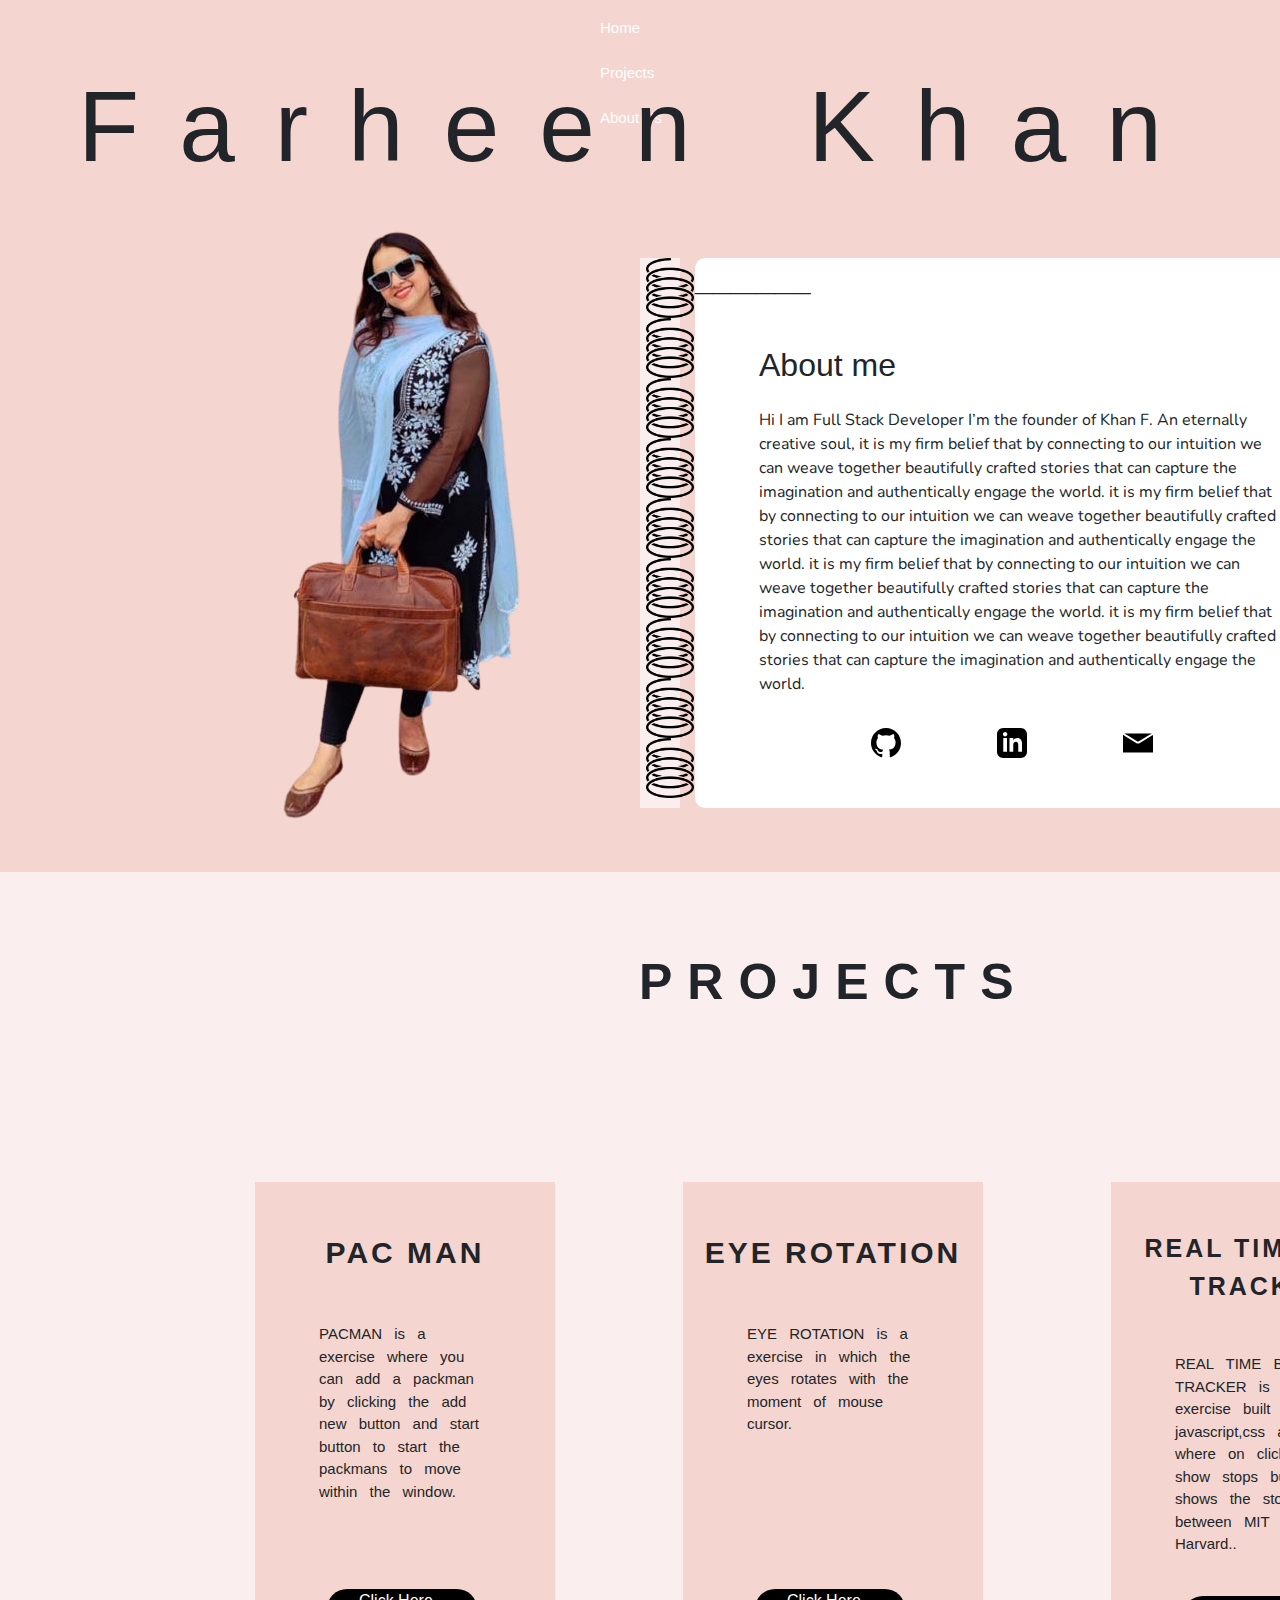
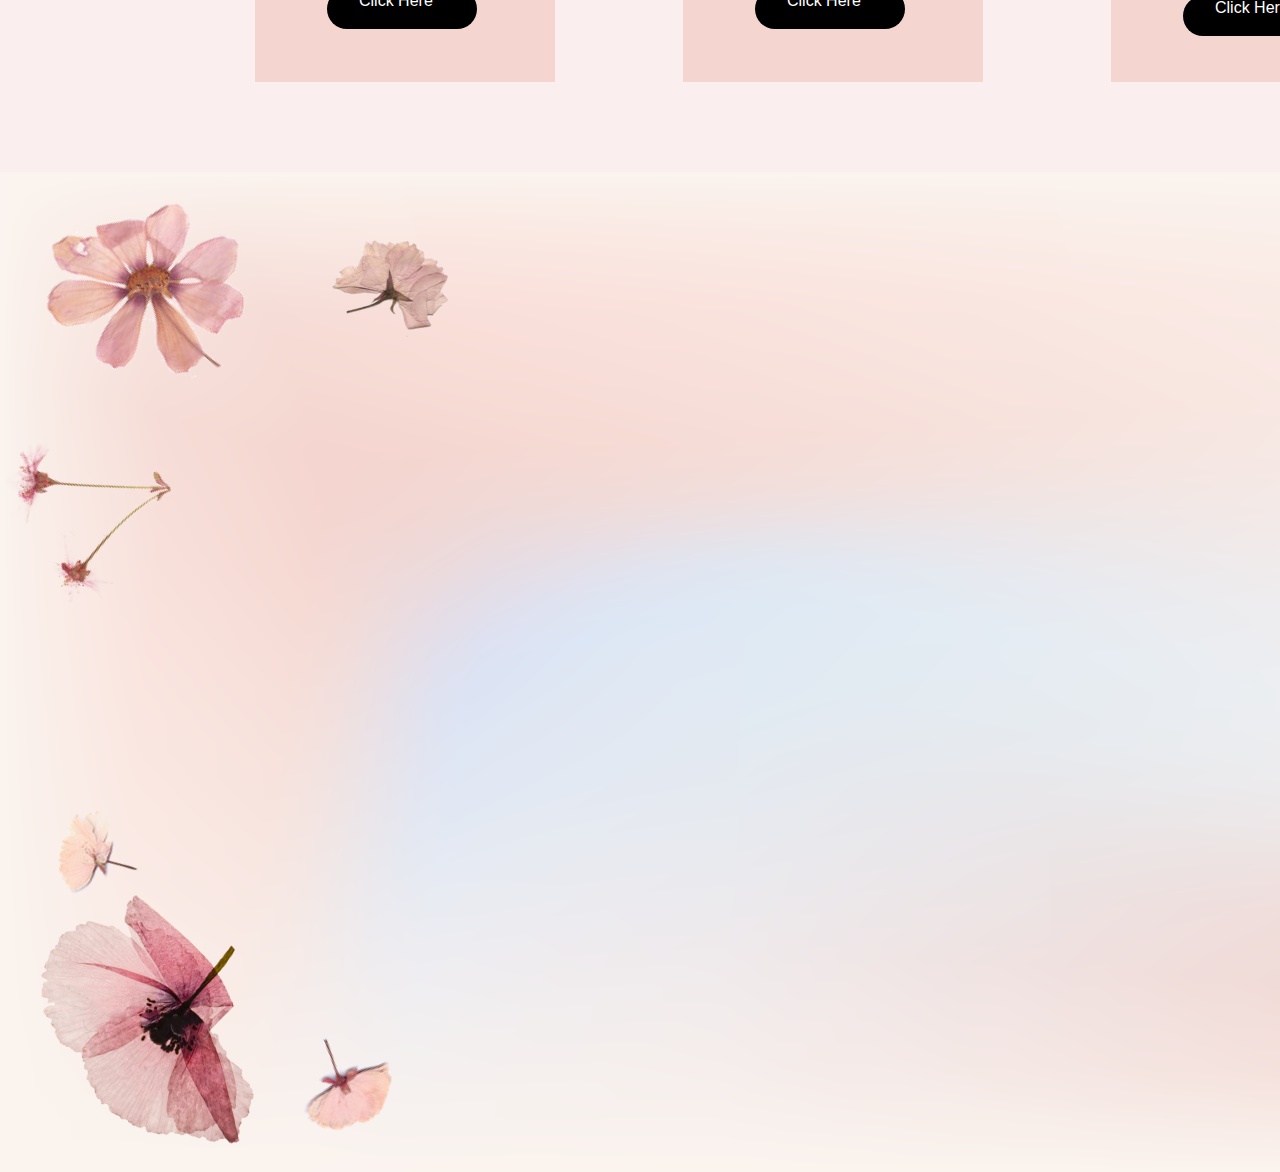
==== index.html @ 7728d566 "first commit" ====
<html>
    <head>
       <link rel="stylesheet" href="./styles/index.css">

       <link rel="stylesheet" href="https://stackpath.bootstrapcdn.com/bootstrap/4.3.1/css/bootstrap.min.css" integrity="sha384-ggOyR0iXCbMQv3Xipma34MD+dH/1fQ784/j6cY/iJTQUOhcWr7x9JvoRxT2MZw1T" crossorigin="anonymous">
       <link rel="preconnect" href="https://fonts.googleapis.com">
       <link rel="preconnect" href="https://fonts.gstatic.com" crossorigin>
       <link href="https://fonts.googleapis.com/css2?family=Nunito&display=swap" rel="stylesheet">

    </head>
    <body>

       <script src="https://code.jquery.com/jquery-3.3.1.slim.min.js" integrity="sha384-q8i/X+965DzO0rT7abK41JStQIAqVgRVzpbzo5smXKp4YfRvH+8abtTE1Pi6jizo" crossorigin="anonymous"></script>

       <script src="https://cdnjs.cloudflare.com/ajax/libs/popper.js/1.14.7/umd/popper.min.js" integrity="sha384-UO2eT0CpHqdSJQ6hJty5KVphtPhzWj9WO1clHTMGa3JDZwrnQq4sF86dIHNDz0W1" crossorigin="anonymous"></script>
 
       <script src="https://stackpath.bootstrapcdn.com/bootstrap/4.3.1/js/bootstrap.min.js" integrity="sha384-JjSmVgyd0p3pXB1rRibZUAYoIIy6OrQ6VrjIEaFf/nJGzIxFDsf4x0xIM+B07jRM" crossorigin="anonymous"></script>
<!-- #8879B0 -->
       <div class="container-fluid" style="background:#F5D5CF;height: 110vh;">
         <div class="row">
             <ul>
                <li>
                    <a href="">Home</a>
                </li>
                <li>
                    <a href="">Projects</a>
                 </li>
                <li>
                    <a href="">About Us</a>
                </li>
             </ul>
         </div>
         <div>
             <h1 class="name-style">Farheen Khan</h1>
         </div>
         <div class="row">
            <div class="col-lg-6">
                <!-- <div class="box-style-yt"> -->
                    <img src="./images/pic.png" class="img-style">

                <!-- </div> -->
                
            </div>
            <div style="width: 40px;height:550px;background: #FAEFEE ;margin: 4rem 0rem">
                <img src="./images/spring.png" style="width:60px;">
                <img src="./images/spring.png" style="width:60px;">
                <img src="./images/spring.png" style="width:60px;">
                <img src="./images/spring.png" style="width:60px;">
                <img src="./images/spring.png" style="width:60px;">
                <img src="./images/spring.png" style="width:60px;">
                <img src="./images/spring.png" style="width:60px;">
                <img src="./images/spring.png" style="width:60px;">
                <img src="./images/spring.png" style="width:60px;">
            </div>
             <div class="col-lg-4">
                <div class="box-style">
                    <p style="padding:1rem 0">_____________</p>
                    <h2 style="padding:1rem 4rem">
                        About me</h2>
                    <p style="background: none;padding:0 4rem;font-family: 'Nunito', sans-serif;;">
                        Hi I am Full Stack Developer I’m the founder of Khan F. An eternally creative soul, it is my firm belief that by connecting to our intuition we can weave together beautifully 
                        crafted stories that can capture the imagination and authentically engage the world.
                        it is my firm belief that by connecting to our intuition we can weave together beautifully 
                        crafted stories that can capture the imagination and authentically engage the world.
                        it is my firm belief that by connecting to our intuition we can weave together beautifully 
                        crafted stories that can capture the imagination and authentically engage the world.
                        it is my firm belief that by connecting to our intuition we can weave together beautifully 
                        crafted stories that can capture the imagination and authentically engage the world.   
                    </p>
                    <div class="row" style="margin:0 5rem;">
                        <a href="https://github.com/farheen-khan-dev">
                            <img src="./images/gitlogo.svg" width="30px" height="30px" style="margin: 1rem 6rem;"/>
                        </a>
                        <a href="https://www.linkedin.com/in/farheen-khan-ab3a8a238/">
                            <img src="./images/linkdein.svg" width="30px" height="30px" style="margin: 1rem 0;"/>
                        </a>
                        <a href="farheen.khanpro@gmail.com">
                            <img src="./images/email.svg" width="30px" height="30px" style="margin: 1rem 6rem;"/>
                        </a>
                    </div>

                </div>

             </div>
         </div>

         <div class="row" style="background: #FAEFEE;height: 100vh;margin: 0rem -1rem;">
            <h1 class="label-style">PROJECTS</h1>
            <div class="d-flex justify-content-between" style="margin: 0 12rem;">
                <div style="width: 300px; height: 500px; background: #F5D5CF;margin: 0 4rem;">
                    <p style="font-size: 30px;font-weight:bold;letter-spacing: 3px;text-align: center;margin: 3rem 0;">PAC MAN</p>
                    <P style="font-size: 15px;margin:0 4rem;word-spacing:0.5rem">PACMAN is a exercise where you can add a packman by clicking the add new button and start button to start the packmans to move within the window.</P>
                    <li style="width:150px; height:40px;border-radius: 2rem;margin: 5.4rem 4.5rem;background: black;list-style: none;">
                        <a href="./pacman.html" style="color: white;font-size: 16px;margin: 1rem 2rem;">Click Here</a>
                    </li>
                </div>
                <div style="width: 300px; height: 500px; background: #F5D5CF;margin: 0 4rem;">
                    <p style="font-size: 30px;font-weight:bold;letter-spacing: 3px;text-align: center;margin: 3rem 0;">EYE ROTATION</p>
                    <P style="font-size: 15px;margin:0 4rem;word-spacing:0.5rem">EYE ROTATION is a exercise in which the eyes rotates with the moment of mouse cursor.</P>
                    <li style="width:150px; height:40px;border-radius: 2rem;margin: 9.6rem 4.5rem;background: black;list-style: none;">
                        <a href="./eye-movement.html" style="color: white;font-size: 16px;margin: 1rem 2rem;">Click Here</a>
                    </li>
                </div>
                <div style="width: 300px; height: 500px; background: #F5D5CF;margin: 0 4rem;">
                    <p style="font-size: 25px;font-weight:bold;letter-spacing: 3px;text-align: center;margin: 3rem 0;">REAL TIME BUS TRACKER</p>
                    <P style="font-size: 15px;margin:0 4rem;word-spacing:0.5rem">REAL TIME BUS TRACKER is a exercise built using javascript,css and html where on clicking the show stops button it shows the stops between MIT and Harvard..</P>
                    <li style="width:150px; height:40px;border-radius: 2rem;margin: 2.5rem 4.5rem;background: black;list-style: none;">
                        <a href="./bus-tracking.html" style="color: white;font-size: 16px;margin: 1rem 2rem;">Click Here</a>
                    </li>
                </div>
                <!-- <div style="width: 300px; height: 500px; background: #F5D5CF;margin: 0 4rem;">
                    <p style="font-size: 30px;font-weight:bold;letter-spacing: 3px;text-align: center;margin: 3rem 0;">PAC MAN</p>
                    <P style="font-size: 15px;margin:0 4rem;word-spacing:0.5rem">PACMAN is a exercise where you can add a packman by clicking the add new button and start button to start the packmans to move within the window.</P>
                    <input type="button" style="width:150px; height:50px;border: none;border-radius: 2rem;margin: 2.5rem 4.5rem;" value="Click Me" />
                </div> -->
            </div>
        </div>

        <div class="row" style="background-image:url('./images/creative-mentoring.png');height: 1000px;margin: 0 -1rem;padding: 1rem 2rem;background-size: cover;">
            <iframe width="1100" height="600" style="margin: 13rem 15rem;" src="https://www.youtube.com/embed/dtX4-6ffyOg" title="YouTube video player" frameborder="0" 
               allow="accelerometer; autoplay; clipboard-write; encrypted-media; gyroscope; picture-in-picture" allowfullscreen>
            </iframe>
           

        </div> 

        </div> 


       </div>


    </body>
</html>
---- styles/index.css ----
.main-style{
    height: 100px;
    background: none;
}


ul{
    margin: 0 35rem;
    padding: 0;
    height: 50px;
    width: 200vh;
    background: none;
    align-items: center;
    font-size: 30px;
}

ul li{
    list-style: none;
    float: left;
    margin: 0rem 1.5rem;
}

ul li a{
    margin: 0 1rem;
    color: white;
    text-decoration: none;
    font-size: 15px;
}

ul li a:hover{
    color: black;
}

.name-style{
    font-size: 100px;
    letter-spacing: 40px;
    word-spacing: 10px;
    text-align: center;
}
/* #FFE5E8 */
.box-style{
    height: 550px;
    width: 650px;
    background: white;
    margin: 4rem 0rem;
    border-radius: 10px;
}

.box-style-yt{
    height: 580px;
    width: 800px;
    background: none;
    margin: 4rem 3rem;
    border-radius: 10px;
}

.img-style{
    margin: -20rem 6rem;
}

.label-style{
    font-weight: bold;
    font-size: 50px;
    letter-spacing: 15px;
    margin: 5rem 40rem;
}
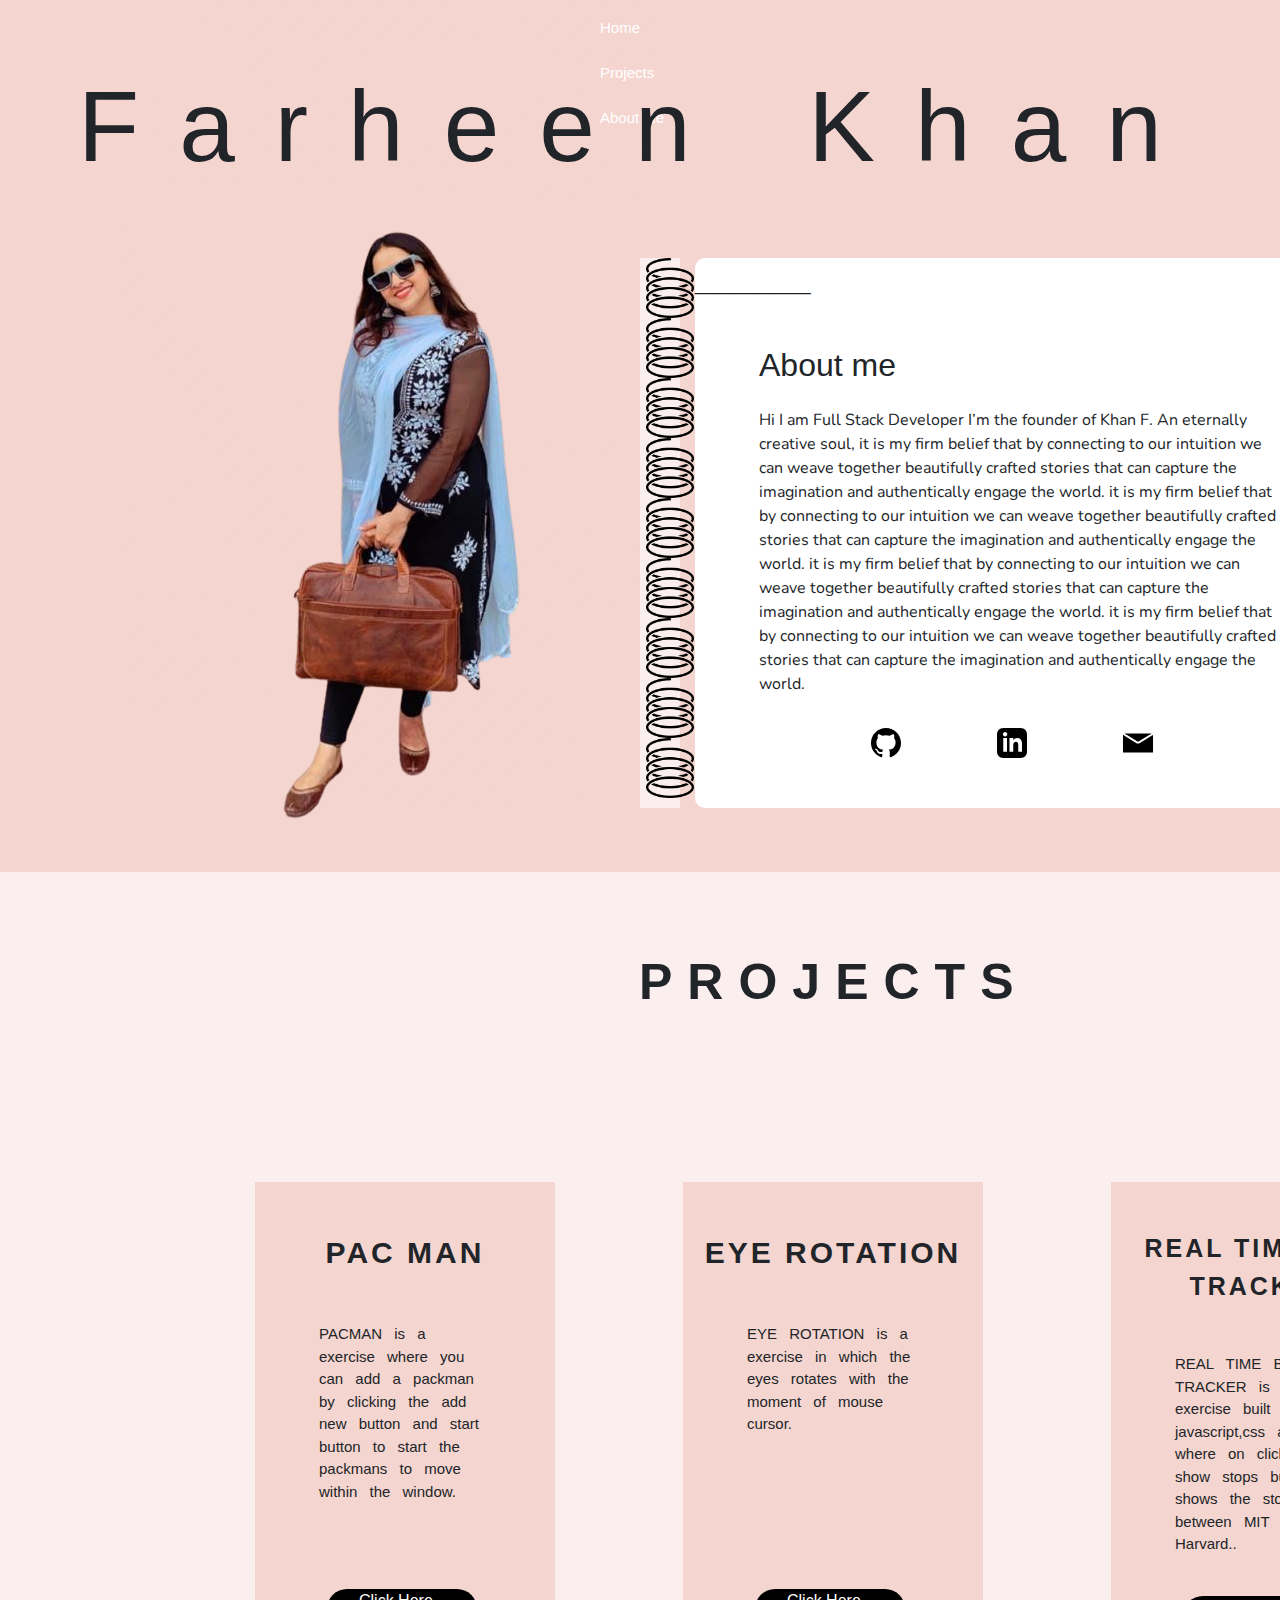
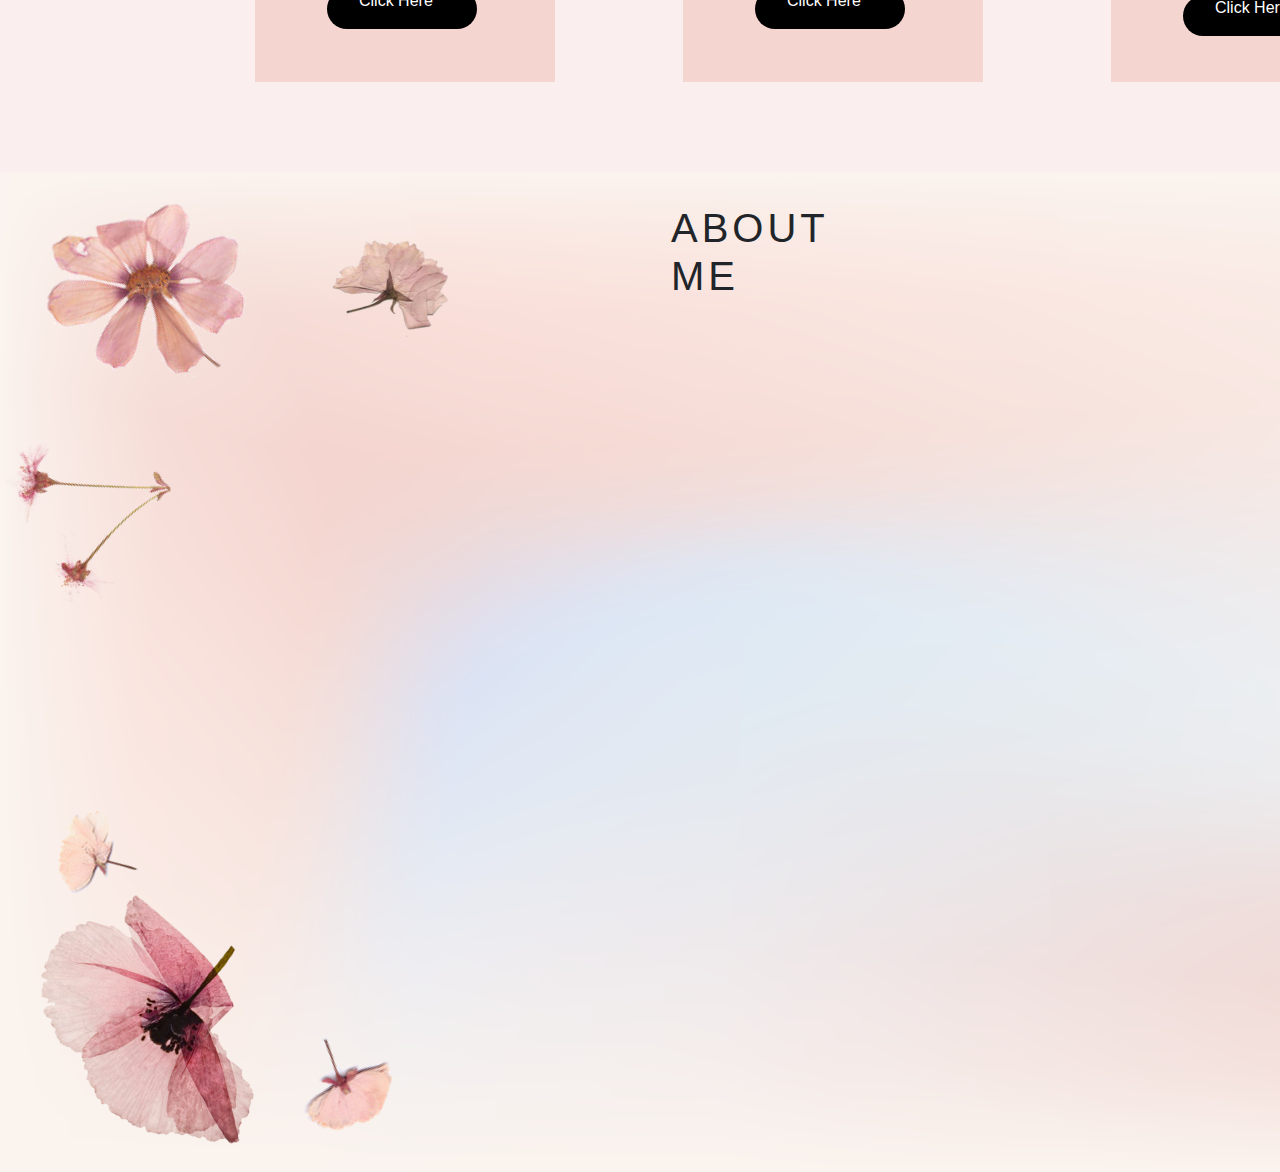
==== commit 5e23830c: "updated the code" ====
--- a/index.html
+++ b/index.html
@@ -23,10 +23,10 @@
                     <a href="">Home</a>
                 </li>
                 <li>
-                    <a href="">Projects</a>
+                    <a href="#1">Projects</a>
                  </li>
                 <li>
-                    <a href="">About Us</a>
+                    <a href="#2">About Me</a>
                 </li>
              </ul>
          </div>
@@ -85,7 +85,7 @@
          </div>
 
          <div class="row" style="background: #FAEFEE;height: 100vh;margin: 0rem -1rem;">
-            <h1 class="label-style">PROJECTS</h1>
+            <h1 class="label-style" id="1">PROJECTS</h1>
             <div class="d-flex justify-content-between" style="margin: 0 12rem;">
                 <div style="width: 300px; height: 500px; background: #F5D5CF;margin: 0 4rem;">
                     <p style="font-size: 30px;font-weight:bold;letter-spacing: 3px;text-align: center;margin: 3rem 0;">PAC MAN</p>
@@ -117,9 +117,9 @@
         </div>
 
         <div class="row" style="background-image:url('./images/creative-mentoring.png');height: 1000px;margin: 0 -1rem;padding: 1rem 2rem;background-size: cover;">
-            <iframe width="1100" height="600" style="margin: 13rem 15rem;" src="https://www.youtube.com/embed/dtX4-6ffyOg" title="YouTube video player" frameborder="0" 
-               allow="accelerometer; autoplay; clipboard-write; encrypted-media; gyroscope; picture-in-picture" allowfullscreen>
-            </iframe>
+            <h1 style="margin: 1rem 40rem;letter-spacing: 4px;" id="2">ABOUT ME</h1>
+            <iframe width="1100" height="600" style="margin: 13rem 15rem;" src="https://www.youtube.com/embed/RK-Ui2tQvaI" title="YouTube video player" 
+            frameborder="0" allow="accelerometer; autoplay; clipboard-write; encrypted-media; gyroscope; picture-in-picture" allowfullscreen></iframe>
            
 
         </div> 
@@ -131,4 +131,4 @@
 
 
     </body>
-</html>+</html>
